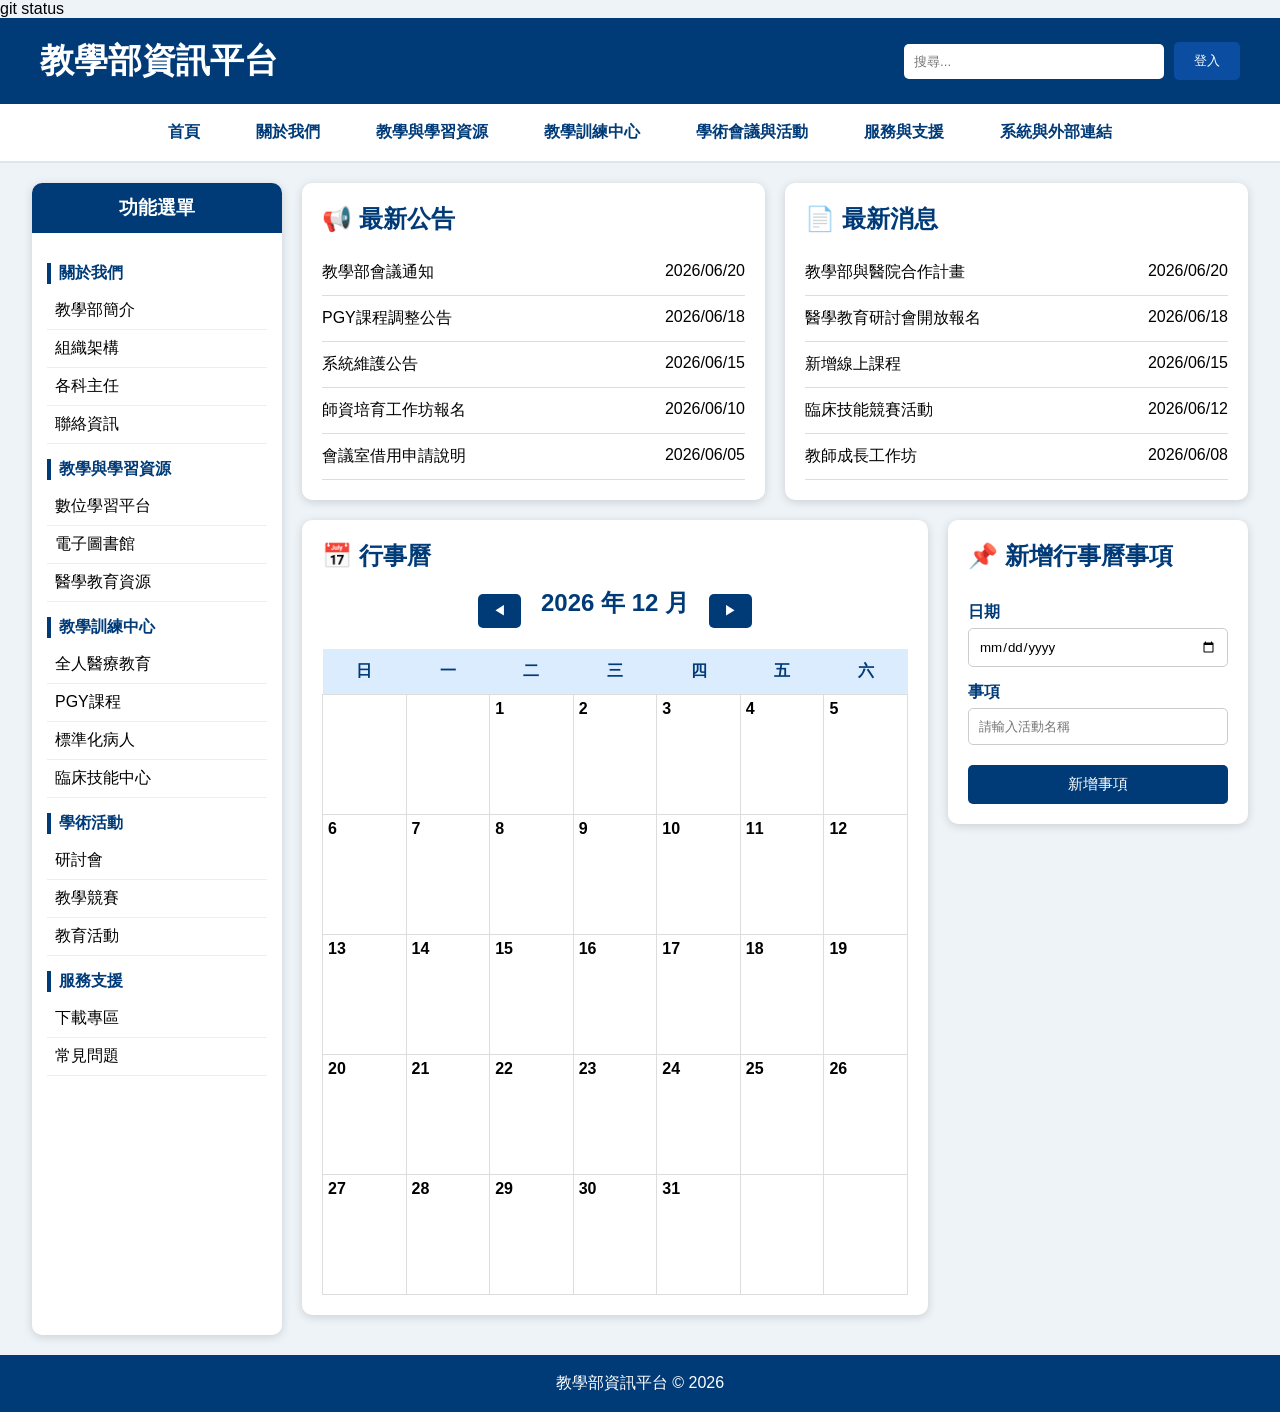
==== index_team.html @ 193c3f26 "首頁" ====
git status<!DOCTYPE html>
<html lang="zh-TW">
<head>
<meta charset="UTF-8">
<meta name="viewport" content="width=device-width, initial-scale=1.0">
<title>教學部資訊平台</title>
<link rel="stylesheet" href="style.css">
</head>

<body>

<header>

<div class="top-bar">

<div class="logo">
<h1>教學部資訊平台</h1>
</div>

<div class="search-area">

<input type="text" placeholder="搜尋...">

<button>登入</button>

</div>

</div>

<nav>

<ul>

<li>首頁</li>
<li>關於我們</li>
<li>教學與學習資源</li>
<li>教學訓練中心</li>
<li>學術會議與活動</li>
<li>服務與支援</li>
<li>系統與外部連結</li>

</ul>

</nav>

</header>

<div class="layout">


<aside>

<h3>功能選單</h3>

<div class="menu">

<h4>關於我們</h4>

<ul>
<li>教學部簡介</li>
<li>組織架構</li>
<li>各科主任</li>
<li>聯絡資訊</li>
</ul>

<h4>教學與學習資源</h4>

<ul>
<li>數位學習平台</li>
<li>電子圖書館</li>
<li>醫學教育資源</li>
</ul>

<h4>教學訓練中心</h4>

<ul>
<li>全人醫療教育</li>
<li>PGY課程</li>
<li>標準化病人</li>
<li>臨床技能中心</li>
</ul>

<h4>學術活動</h4>

<ul>
<li>研討會</li>
<li>教學競賽</li>
<li>教育活動</li>
</ul>

<h4>服務支援</h4>

<ul>
<li>下載專區</li>
<li>常見問題</li>
</ul>

</div>

</aside>

<!-- 中間 -->

<main>

<div class="news">

<section class="card notice">

<h2>📢 最新公告</h2>

<ul>

<li><span>教學部會議通知</span><span>2026/06/20</span></li>

<li><span>PGY課程調整公告</span><span>2026/06/18</span></li>

<li><span>系統維護公告</span><span>2026/06/15</span></li>

<li><span>師資培育工作坊報名</span><span>2026/06/10</span></li>

<li><span>會議室借用申請說明</span><span>2026/06/05</span></li>

</ul>

</section>

<section class="card notice">

<h2>📄 最新消息</h2>

<ul>

<li><span>教學部與醫院合作計畫</span><span>2026/06/20</span></li>

<li><span>醫學教育研討會開放報名</span><span>2026/06/18</span></li>

<li><span>新增線上課程</span><span>2026/06/15</span></li>

<li><span>臨床技能競賽活動</span><span>2026/06/12</span></li>

<li><span>教師成長工作坊</span><span>2026/06/08</span></li>

</ul>

</section>

</div>

<div class="calendar-layout">

    <!-- 左 -->
    <div class="calendar-area">

        <section class="card">

            <h2>📅 行事曆</h2>

            <div class="calendar-header">
                <button id="prevMonth">◀</button>

                <h2 id="monthTitle"></h2>

                <button id="nextMonth">▶</button>
            </div>

            <table id="calendar">

                <thead>

                    <tr>
                        <th>日</th>
                        <th>一</th>
                        <th>二</th>
                        <th>三</th>
                        <th>四</th>
                        <th>五</th>
                        <th>六</th>
                    </tr>

                </thead>

                <tbody>

                </tbody>

            </table>

        </section>

    </div>

    <!-- 右 -->

    <div class="form-area">

        <section class="card">

            <h2>📌 新增行事曆事項</h2>

            <div class="event-form">

                <label>日期</label>

                <input type="date" id="eventDate">

                <label>事項</label>

                <input
                    type="text"
                    id="eventText"
                    placeholder="請輸入活動名稱">

                <button id="addEvent">
                    新增事項
                </button>

            </div>

        </section>

    </div>

</div>

<script src="script_team.js"></script>

</main>

</div>

<footer>

教學部資訊平台 © 2026

</footer>

</body>
</html>
---- style.css ----
*{
    margin:0;
    padding:0;
    box-sizing:border-box;
    font-family:"Microsoft JhengHei",sans-serif;
}

body{
    background:#eef3f8;
}


header{
    background:#003b78;
    color:white;
}

.top-bar{
    display:flex;
    justify-content:space-between;
    align-items:center;
    padding:20px 40px;
}

.logo h1{
    font-size:34px;
}

.search-area{
    display:flex;
    align-items:center;
}

.search-area input{
    width:260px;
    padding:10px;
    border-radius:5px;
    border:none;
    margin-right:10px;
}

.search-area button{
    background:#0b4da1;
    color:white;
    border:none;
    padding:10px 20px;
    border-radius:5px;
    cursor:pointer;
}

.search-area button:hover{
    background:#0a3d82;
}


nav{
    background:white;
    border-bottom:2px solid #dbe6f4;
}

nav ul{
    display:flex;
    justify-content:center;
    list-style:none;
}

nav li{
    padding:18px 28px;
    cursor:pointer;
    color:#003b78;
    font-weight:bold;
}

nav li:hover{
    background:#e9f2ff;
}

.layout{
    width:95%;
    margin:20px auto;
    display:flex;
    gap:20px;
}


aside{
    width:250px;
    background:white;
    border-radius:10px;
    box-shadow:0 2px 10px rgba(0,0,0,.15);
    overflow:hidden;
}

aside h3{
    background:#003b78;
    color:white;
    text-align:center;
    padding:12px;
}

.menu{
    padding:15px;
}

.menu h4{
    color:#003b78;
    margin-top:15px;
    margin-bottom:8px;
    border-left:4px solid #003b78;
    padding-left:8px;
}

.menu ul{
    list-style:none;
    margin-bottom:15px;
}

.menu li{
    padding:8px;
    border-bottom:1px solid #eee;
    cursor:pointer;
}

.menu li:hover{
    background:#eef5ff;
}


main{
    flex:1;
}


.card{
    background:white;
    border-radius:10px;
    padding:20px;
    box-shadow:0 2px 10px rgba(0,0,0,.15);
    margin-bottom:20px;
}

.card h2{
    color:#003b78;
    margin-bottom:15px;
}


.news{
    display:flex;
    gap:20px;
}

.notice{
    flex:1;
}

.notice ul{
    list-style:none;
}

.notice li{
    display:flex;
    justify-content:space-between;
    padding:12px 0;
    border-bottom:1px solid #ddd;
}


table{
    width:100%;
    border-collapse:collapse;
    table-layout:fixed;    
}

th{
    width:14.28%;
    background:#dcecff;
    color:#003b78;
    padding:12px;
}

td{
    width:14.28%;
    height:120px;
    border:1px solid #ddd;
    padding:5px;
    vertical-align:top;
    position:relative;

    overflow-y:auto;
}

.event{
    margin-top:6px;
    border-radius:5px;
    text-align:center;
    padding:3px;
    font-size:12px;
}

.green{
    background:#cfead3;
}

.yellow{
    background:#ffe59d;
}

.blue{
    background:#b8dbff;
}

.purple{
    background:#dcc7ff;
}



footer{
    margin-top:20px;
    background:#003b78;
    color:white;
    text-align:center;
    padding:18px;
}

.calendar-header{
    display:flex;
    justify-content:center;
    align-items:center;
    gap:20px;
    margin-bottom:15px;
}

.calendar-header button{
    padding:8px 15px;
    border:none;
    background:#003b78;
    color:white;
    border-radius:5px;
    cursor:pointer;
}

.calendar-header button:hover{
    background:#0b4da1;
}


.date{
    font-weight:bold;
}

.event-item{
    margin-top:4px;
    padding:3px 5px;
    border-radius:5px;
    background:#d7ebff;
    font-size:12px;

    white-space:nowrap;
    overflow:hidden;
    text-overflow:ellipsis;
}


#addEvent{
    padding:10px 20px;
    background:#003b78;
    color:white;
    border:none;
    border-radius:5px;
    cursor:pointer;
}

/* ===== 行事曆 ===== */

.calendar-layout{
    display:flex;
    gap:20px;
    align-items:flex-start;
}

.calendar-area{
    flex:3;
}

.form-area{
    flex:1;
    min-width:300px;
}

/* ===== 新增事項 ===== */

.event-form{
    display:flex;
    flex-direction:column;
}

.event-form label{
    margin-top:15px;
    margin-bottom:5px;
    color:#003b78;
    font-weight:bold;
}

.event-form input{
    width:100%;
    padding:10px;
    border:1px solid #ccc;
    border-radius:5px;
}

.event-form button{
    margin-top:20px;
    padding:12px;
    background:#003b78;
    color:white;
    border:none;
    border-radius:5px;
    cursor:pointer;
    font-size:15px;
}

.event-form button:hover{
    background:#0b4da1;
}


@media (max-width:900px){

    .calendar-layout{
        flex-direction:column;
    }

    .calendar-area,
    .form-area{
        width:100%;
    }

}
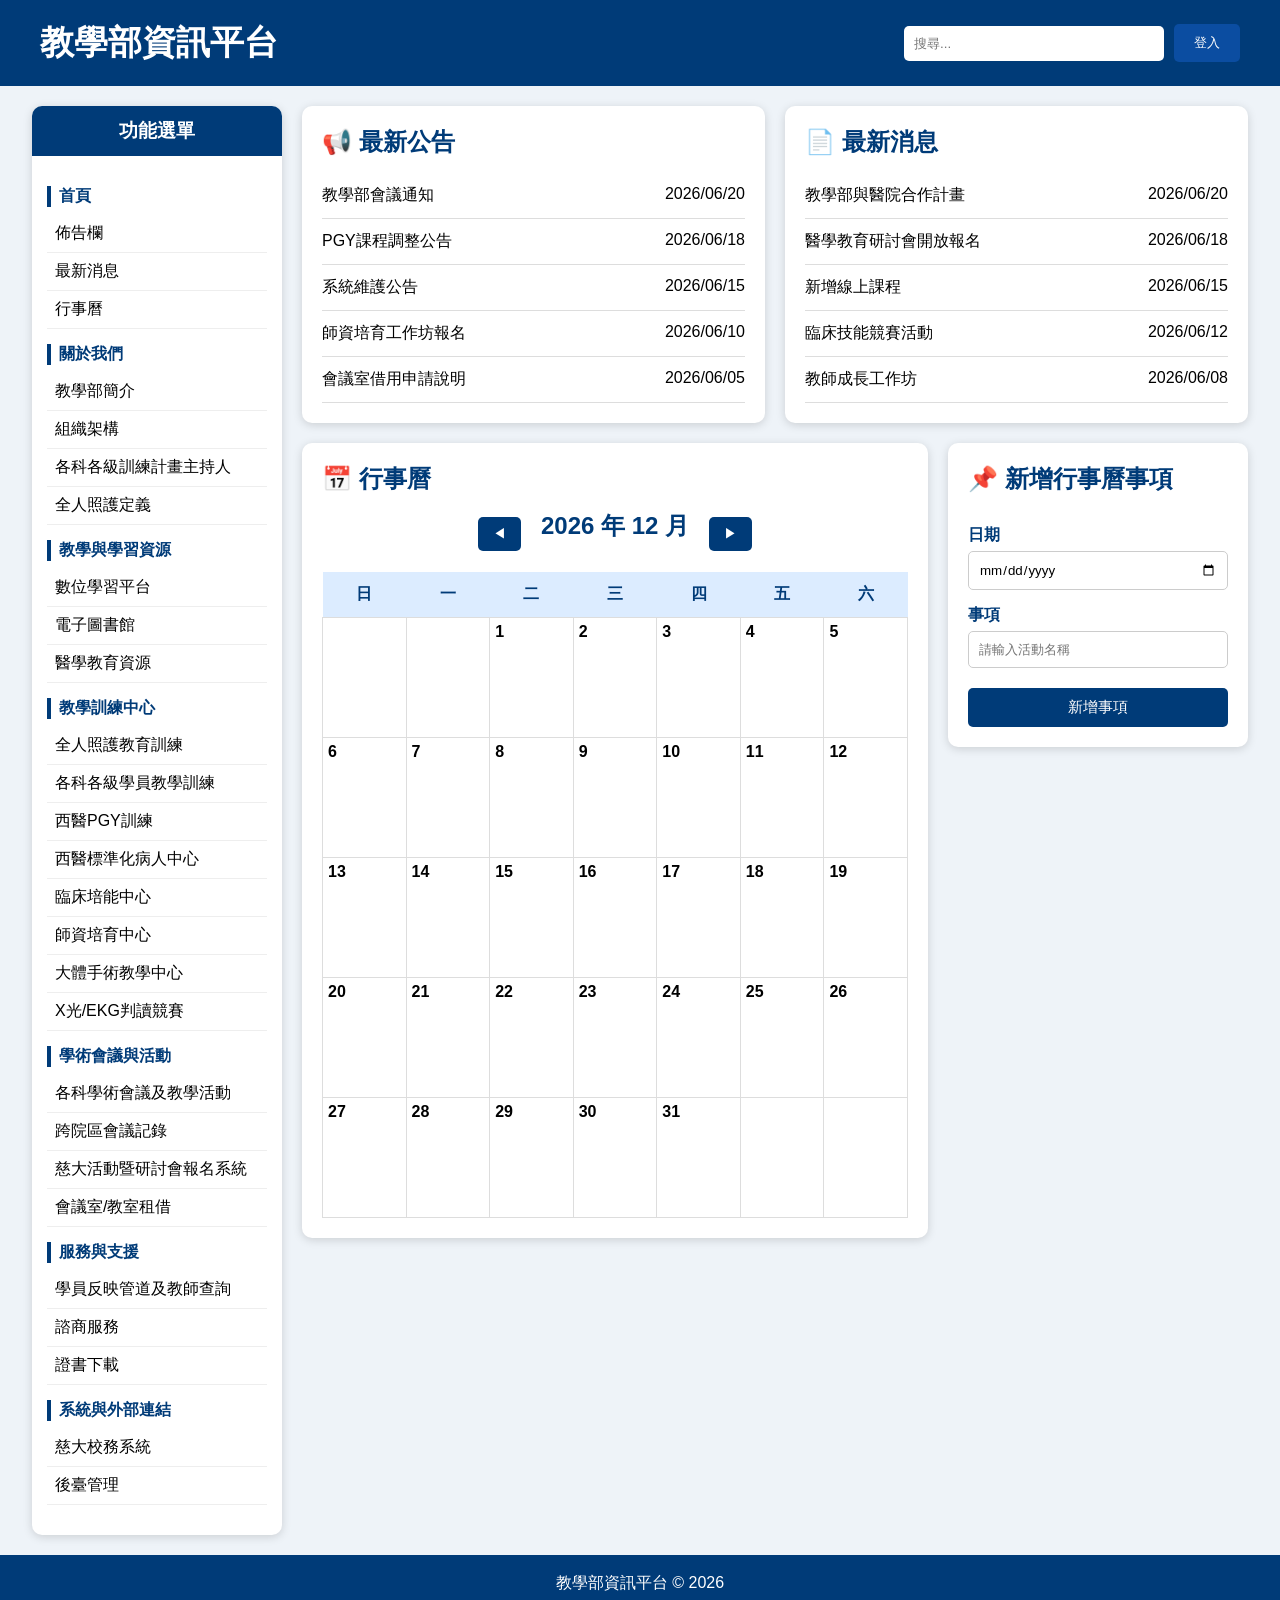
==== commit c7b357fe: "更新" ====
--- a/index_team.html
+++ b/index_team.html
@@ -1,4 +1,4 @@
-git status<!DOCTYPE html>
+<!DOCTYPE html>
 <html lang="zh-TW">
 <head>
 <meta charset="UTF-8">
@@ -27,22 +27,6 @@
 
 </div>
 
-<nav>
-
-<ul>
-
-<li>首頁</li>
-<li>關於我們</li>
-<li>教學與學習資源</li>
-<li>教學訓練中心</li>
-<li>學術會議與活動</li>
-<li>服務與支援</li>
-<li>系統與外部連結</li>
-
-</ul>
-
-</nav>
-
 </header>
 
 <div class="layout">
@@ -53,15 +37,25 @@
 <h3>功能選單</h3>
 
 <div class="menu">
+
+<h4>首頁</h4>
+
+<ul>
+<li>佈告欄</li>
+<li>最新消息</li>
+<li>行事曆</li>
+</ul>
+
 
 <h4>關於我們</h4>
 
 <ul>
 <li>教學部簡介</li>
 <li>組織架構</li>
-<li>各科主任</li>
-<li>聯絡資訊</li>
-</ul>
+<li>各科各級訓練計畫主持人</li>
+<li>全人照護定義</li>
+</ul>
+
 
 <h4>教學與學習資源</h4>
 
@@ -71,28 +65,45 @@
 <li>醫學教育資源</li>
 </ul>
 
+
 <h4>教學訓練中心</h4>
 
 <ul>
-<li>全人醫療教育</li>
-<li>PGY課程</li>
-<li>標準化病人</li>
-<li>臨床技能中心</li>
-</ul>
-
-<h4>學術活動</h4>
-
-<ul>
-<li>研討會</li>
-<li>教學競賽</li>
-<li>教育活動</li>
-</ul>
-
-<h4>服務支援</h4>
-
-<ul>
-<li>下載專區</li>
-<li>常見問題</li>
+<li>全人照護教育訓練</li>
+<li>各科各級學員教學訓練</li>
+<li>西醫PGY訓練</li>
+<li>西醫標準化病人中心</li>
+<li>臨床培能中心</li>
+<li>師資培育中心</li>
+<li>大體手術教學中心</li>
+<li>X光/EKG判讀競賽</li>
+</ul>
+
+
+<h4>學術會議與活動</h4>
+
+<ul>
+<li>各科學術會議及教學活動</li>
+<li>跨院區會議記錄</li>
+<li>慈大活動暨研討會報名系統</li>
+<li>會議室/教室租借</li>
+</ul>
+
+
+<h4>服務與支援</h4>
+
+<ul>
+<li>學員反映管道及教師查詢</li>
+<li>諮商服務</li>
+<li>證書下載</li>
+</ul>
+
+
+<h4>系統與外部連結</h4>
+
+<ul>
+<li>慈大校務系統</li>
+<li>後臺管理</li>
 </ul>
 
 </div>
